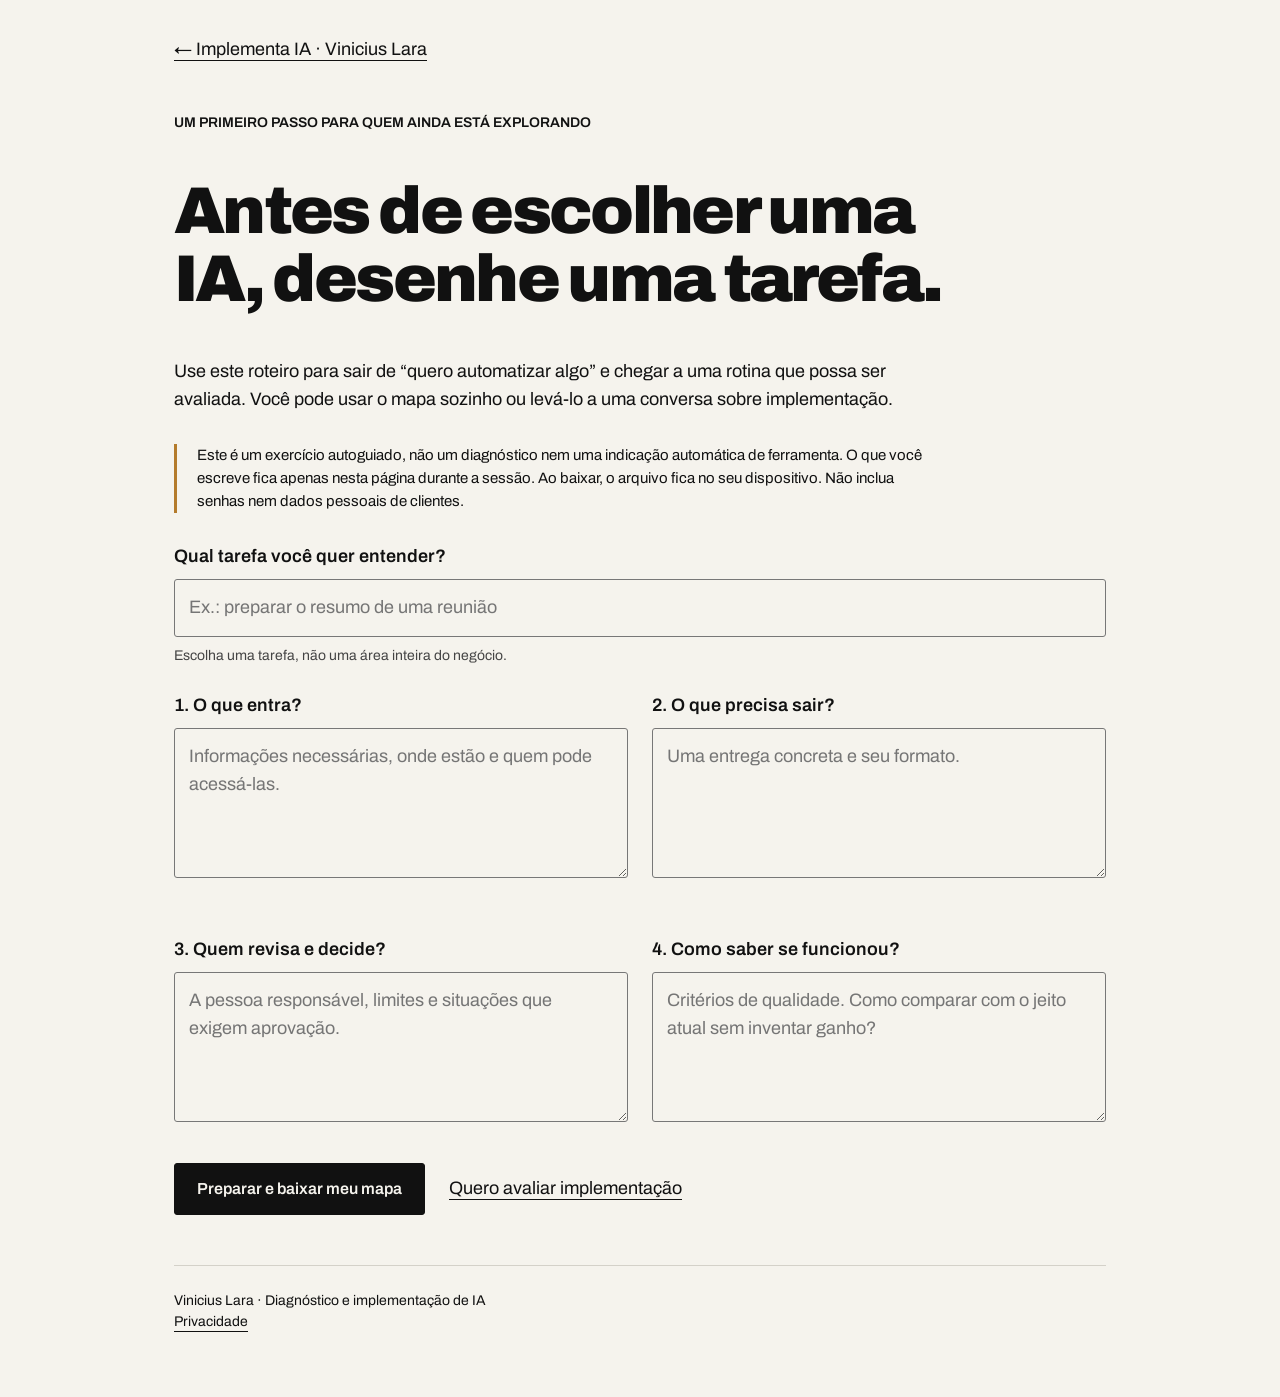
==== mapa-tarefa.html @ ed7915a6 "feat: offer self-guided task map for exploratory leads" ====
<!doctype html>
<html lang="pt-BR"><head><meta charset="utf-8"><meta name="viewport" content="width=device-width,initial-scale=1"><title>Mapa de uma tarefa — Implementa IA</title><link rel="canonical" href="https://jornadaenergiacriativa.com.br/mapa-tarefa.html"><style>@font-face{font-family:Archivo;src:url('./assets/fonts/Archivo%5Bwdth%2Cwght%5D.ttf') format('truetype');font-weight:100 900;font-display:swap}*{box-sizing:border-box}body{margin:0;background:#F5F3ED;color:#111;font:400 18px/1.55 Archivo,Arial,sans-serif}main{max-width:980px;padding:36px 24px 64px;margin:auto}a{color:inherit;text-underline-offset:5px}h1{font-size:clamp(40px,6vw,66px);font-weight:900;line-height:1.03;letter-spacing:-.04em;max-width:800px}h2{font-size:27px;line-height:1.2}p{max-width:750px}.eyebrow{font-weight:600;font-size:14px;margin-top:48px}.grid{display:grid;grid-template-columns:1fr 1fr;gap:24px}label{display:block;font-weight:600;margin-bottom:8px}textarea,input{width:100%;font:inherit;color:inherit;background:transparent;border:1px solid #777;border-radius:3px;padding:14px}textarea{min-height:150px;resize:vertical}.field{margin-top:25px}.hint{font-size:14px;margin:8px 0 0;color:#444}button{min-height:52px;background:#111;color:#F5F3ED;border:1px solid #111;border-radius:3px;padding:15px 22px;font:600 16px Archivo,Arial,sans-serif;cursor:pointer}button:hover{background:#F5F3ED;color:#111}:focus-visible{outline:3px solid #B47B2C;outline-offset:4px}.actions{display:flex;align-items:center;gap:24px;flex-wrap:wrap;margin-top:32px}.note{font-size:15px;border-left:3px solid #B47B2C;padding-left:20px;margin:30px 0}pre{white-space:pre-wrap;overflow-wrap:anywhere;font:400 16px/1.6 Archivo,Arial,sans-serif;background:#D4D1C9;padding:24px;border-radius:3px}#result[hidden]{display:none}.status{font-size:14px;margin-top:14px}footer{font-size:14px;border-top:1px solid #D4D1C9;margin-top:50px;padding-top:24px}@media(max-width:650px){.grid{grid-template-columns:1fr;gap:0}h1{font-size:43px}}</style></head>
<body><main><a href="./">← Implementa IA · Vinicius Lara</a><p class="eyebrow">UM PRIMEIRO PASSO PARA QUEM AINDA ESTÁ EXPLORANDO</p><h1>Antes de escolher uma IA, desenhe uma tarefa.</h1><p>Use este roteiro para sair de “quero automatizar algo” e chegar a uma rotina que possa ser avaliada. Você pode usar o mapa sozinho ou levá-lo a uma conversa sobre implementação.</p><p class="note">Este é um exercício autoguiado, não um diagnóstico nem uma indicação automática de ferramenta. O que você escreve fica apenas nesta página durante a sessão. Ao baixar, o arquivo fica no seu dispositivo. Não inclua senhas nem dados pessoais de clientes.</p>
<form id="task-map"><div class="field"><label for="task">Qual tarefa você quer entender?</label><input id="task" maxlength="180" required placeholder="Ex.: preparar o resumo de uma reunião"><p class="hint">Escolha uma tarefa, não uma área inteira do negócio.</p></div><div class="grid"><div class="field"><label for="inputs">1. O que entra?</label><textarea id="inputs" maxlength="2000" required placeholder="Informações necessárias, onde estão e quem pode acessá-las."></textarea></div><div class="field"><label for="output">2. O que precisa sair?</label><textarea id="output" maxlength="2000" required placeholder="Uma entrega concreta e seu formato."></textarea></div><div class="field"><label for="review">3. Quem revisa e decide?</label><textarea id="review" maxlength="2000" required placeholder="A pessoa responsável, limites e situações que exigem aprovação."></textarea></div><div class="field"><label for="quality">4. Como saber se funcionou?</label><textarea id="quality" maxlength="2000" required placeholder="Critérios de qualidade. Como comparar com o jeito atual sem inventar ganho?"></textarea></div></div><div class="actions"><button type="submit">Preparar e baixar meu mapa</button><a href="./#qualificacao">Quero avaliar implementação</a></div></form>
<p class="status" id="status" role="status" aria-live="polite"></p><section id="result" hidden aria-labelledby="result-title"><h2 id="result-title">Seu mapa, para revisar.</h2><pre id="map-preview"></pre><p class="hint">Se a tarefa ainda não tem entradas, responsável ou critério claro, organizar o processo pode ser o próximo passo antes de implementar um agente.</p></section><footer>Vinicius Lara · Diagnóstico e implementação de IA<br><a href="./privacidade-qualificacao.html">Privacidade</a></footer></main>
<script>
'use strict';
document.getElementById('task-map').addEventListener('submit',function(event){
 event.preventDefault();
 const ids=['task','inputs','output','review','quality'];
 const values=ids.map(id=>document.getElementById(id).value.trim());
 const missing=values.findIndex(value=>!value);
 if(missing!==-1){document.getElementById('status').textContent='Preencha cada parte do mapa antes de baixar.';document.getElementById(ids[missing]).focus();return;}
 const text='MAPA DE UMA TAREFA — IMPLEMENTA IA\n\nTarefa: '+values[0]+'\n\n1. O que entra?\n'+values[1]+'\n\n2. O que precisa sair?\n'+values[2]+'\n\n3. Quem revisa e decide?\n'+values[3]+'\n\n4. Como saber se funcionou?\n'+values[4]+'\n\nExercício autoguiado. Não constitui diagnóstico ou recomendação automática de implementação.\n';
 document.getElementById('map-preview').textContent=text;
 document.getElementById('result').hidden=false;
 const url=URL.createObjectURL(new Blob([text],{type:'text/plain;charset=utf-8'}));
 const link=document.createElement('a');link.href=url;link.download='meu-mapa-de-tarefa.txt';document.body.appendChild(link);link.click();link.remove();setTimeout(()=>URL.revokeObjectURL(url),10000);
 document.getElementById('status').textContent='Mapa preparado. O download foi solicitado ao navegador; o conteúdo também está disponível abaixo.';
});
</script></body></html>
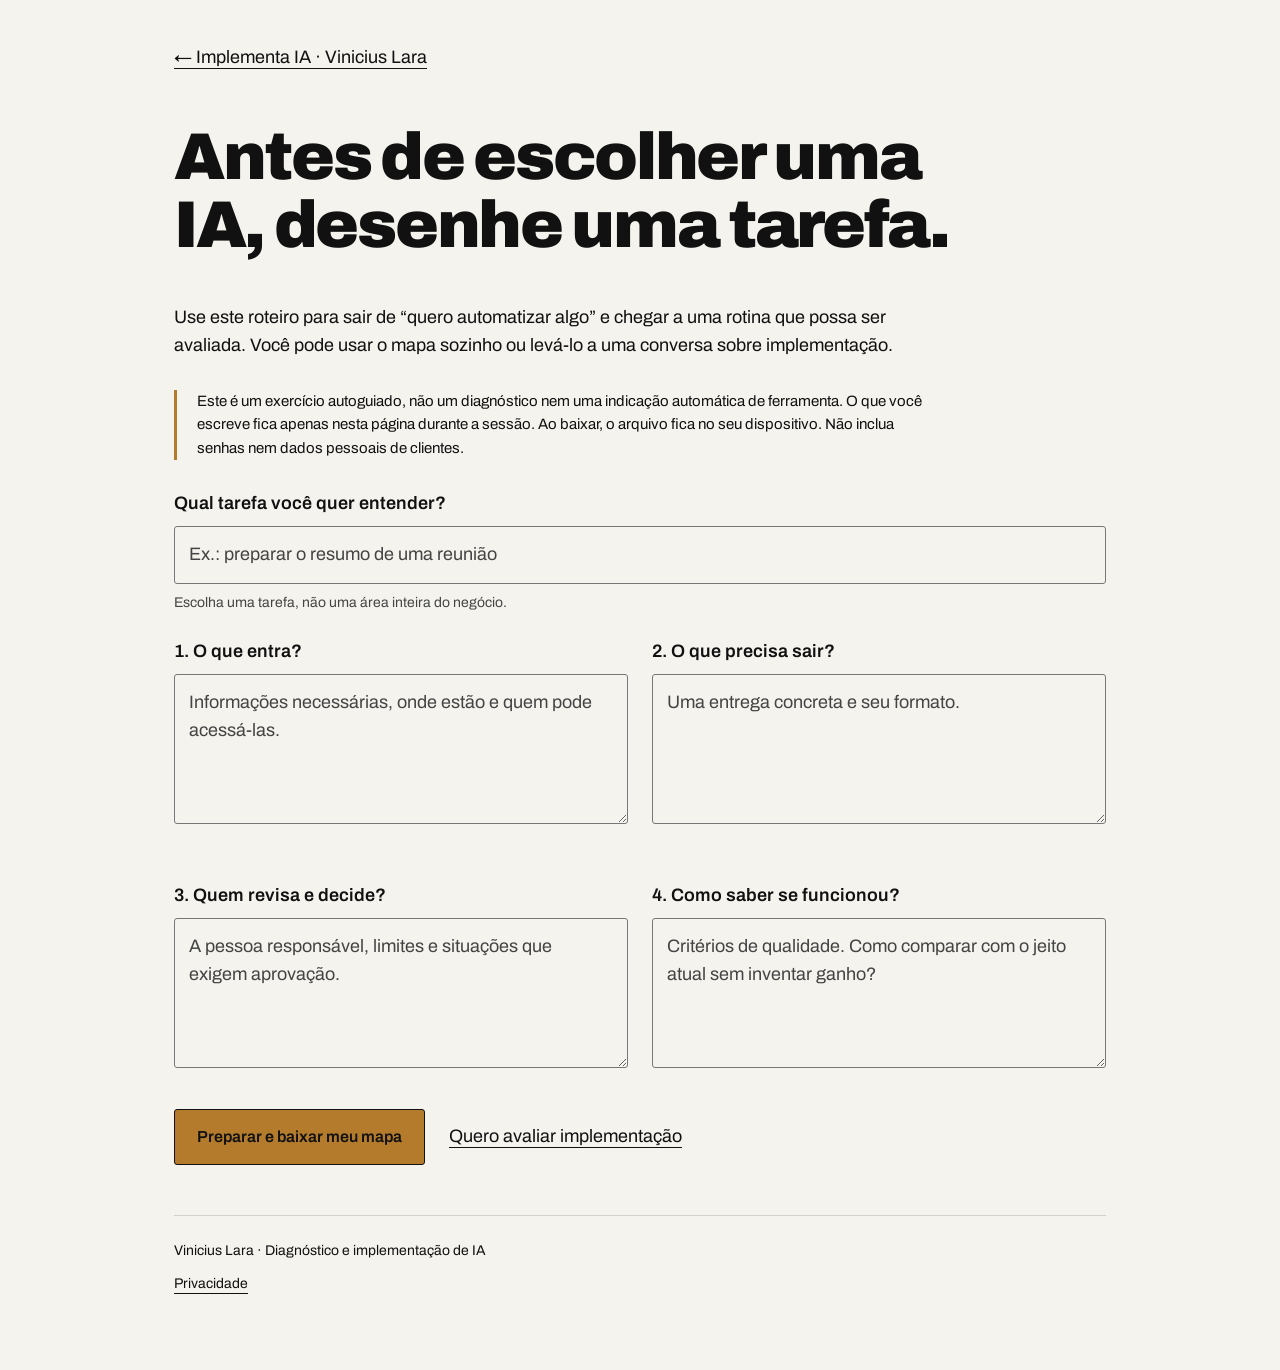
==== commit bdbe8af1: "feat: refine Implementa IA copy and responsive brand UI Co-Authored-By: Claude Sonnet 5 <noreply@ant" ====
--- a/mapa-tarefa.html
+++ b/mapa-tarefa.html
@@ -1,8 +1,8 @@
 <!doctype html>
-<html lang="pt-BR"><head><meta charset="utf-8"><meta name="viewport" content="width=device-width,initial-scale=1"><title>Mapa de uma tarefa — Implementa IA</title><link rel="canonical" href="https://jornadaenergiacriativa.com.br/mapa-tarefa.html"><style>@font-face{font-family:Archivo;src:url('./assets/fonts/Archivo%5Bwdth%2Cwght%5D.ttf') format('truetype');font-weight:100 900;font-display:swap}*{box-sizing:border-box}body{margin:0;background:#F5F3ED;color:#111;font:400 18px/1.55 Archivo,Arial,sans-serif}main{max-width:980px;padding:36px 24px 64px;margin:auto}a{color:inherit;text-underline-offset:5px}h1{font-size:clamp(40px,6vw,66px);font-weight:900;line-height:1.03;letter-spacing:-.04em;max-width:800px}h2{font-size:27px;line-height:1.2}p{max-width:750px}.eyebrow{font-weight:600;font-size:14px;margin-top:48px}.grid{display:grid;grid-template-columns:1fr 1fr;gap:24px}label{display:block;font-weight:600;margin-bottom:8px}textarea,input{width:100%;font:inherit;color:inherit;background:transparent;border:1px solid #777;border-radius:3px;padding:14px}textarea{min-height:150px;resize:vertical}.field{margin-top:25px}.hint{font-size:14px;margin:8px 0 0;color:#444}button{min-height:52px;background:#111;color:#F5F3ED;border:1px solid #111;border-radius:3px;padding:15px 22px;font:600 16px Archivo,Arial,sans-serif;cursor:pointer}button:hover{background:#F5F3ED;color:#111}:focus-visible{outline:3px solid #B47B2C;outline-offset:4px}.actions{display:flex;align-items:center;gap:24px;flex-wrap:wrap;margin-top:32px}.note{font-size:15px;border-left:3px solid #B47B2C;padding-left:20px;margin:30px 0}pre{white-space:pre-wrap;overflow-wrap:anywhere;font:400 16px/1.6 Archivo,Arial,sans-serif;background:#D4D1C9;padding:24px;border-radius:3px}#result[hidden]{display:none}.status{font-size:14px;margin-top:14px}footer{font-size:14px;border-top:1px solid #D4D1C9;margin-top:50px;padding-top:24px}@media(max-width:650px){.grid{grid-template-columns:1fr;gap:0}h1{font-size:43px}}</style></head>
-<body><main><a href="./">← Implementa IA · Vinicius Lara</a><p class="eyebrow">UM PRIMEIRO PASSO PARA QUEM AINDA ESTÁ EXPLORANDO</p><h1>Antes de escolher uma IA, desenhe uma tarefa.</h1><p>Use este roteiro para sair de “quero automatizar algo” e chegar a uma rotina que possa ser avaliada. Você pode usar o mapa sozinho ou levá-lo a uma conversa sobre implementação.</p><p class="note">Este é um exercício autoguiado, não um diagnóstico nem uma indicação automática de ferramenta. O que você escreve fica apenas nesta página durante a sessão. Ao baixar, o arquivo fica no seu dispositivo. Não inclua senhas nem dados pessoais de clientes.</p>
-<form id="task-map"><div class="field"><label for="task">Qual tarefa você quer entender?</label><input id="task" maxlength="180" required placeholder="Ex.: preparar o resumo de uma reunião"><p class="hint">Escolha uma tarefa, não uma área inteira do negócio.</p></div><div class="grid"><div class="field"><label for="inputs">1. O que entra?</label><textarea id="inputs" maxlength="2000" required placeholder="Informações necessárias, onde estão e quem pode acessá-las."></textarea></div><div class="field"><label for="output">2. O que precisa sair?</label><textarea id="output" maxlength="2000" required placeholder="Uma entrega concreta e seu formato."></textarea></div><div class="field"><label for="review">3. Quem revisa e decide?</label><textarea id="review" maxlength="2000" required placeholder="A pessoa responsável, limites e situações que exigem aprovação."></textarea></div><div class="field"><label for="quality">4. Como saber se funcionou?</label><textarea id="quality" maxlength="2000" required placeholder="Critérios de qualidade. Como comparar com o jeito atual sem inventar ganho?"></textarea></div></div><div class="actions"><button type="submit">Preparar e baixar meu mapa</button><a href="./#qualificacao">Quero avaliar implementação</a></div></form>
-<p class="status" id="status" role="status" aria-live="polite"></p><section id="result" hidden aria-labelledby="result-title"><h2 id="result-title">Seu mapa, para revisar.</h2><pre id="map-preview"></pre><p class="hint">Se a tarefa ainda não tem entradas, responsável ou critério claro, organizar o processo pode ser o próximo passo antes de implementar um agente.</p></section><footer>Vinicius Lara · Diagnóstico e implementação de IA<br><a href="./privacidade-qualificacao.html">Privacidade</a></footer></main>
+<html lang="pt-BR"><head><meta charset="utf-8"><meta name="viewport" content="width=device-width,initial-scale=1"><title>Mapa de uma tarefa — Implementa IA</title><link rel="canonical" href="https://jornadaenergiacriativa.com.br/mapa-tarefa.html"><style>*{box-sizing:border-box}body{margin:0;background:var(--paper);color:var(--ink);font:400 18px/1.55 Archivo,Arial,sans-serif}main{max-width:980px;padding:36px 24px 64px;margin:auto}a{color:inherit;text-underline-offset:5px}h1{font-size:clamp(40px,6vw,66px);font-weight:900;line-height:1.03;letter-spacing:-.04em;max-width:800px}h2{font-size:27px;line-height:1.2}p{max-width:750px}.eyebrow{font-weight:600;font-size:14px;margin-top:48px}.grid{display:grid;grid-template-columns:1fr 1fr;gap:24px}label{display:block;font-weight:600;margin-bottom:8px}textarea,input{width:100%;font:inherit;color:inherit;background:transparent;border:1px solid var(--border);border-radius:3px;padding:14px}textarea{min-height:150px;resize:vertical}.field{margin-top:25px}.hint{font-size:14px;margin:8px 0 0;color:var(--hint)}button{min-height:52px;background:var(--ink);color:var(--paper);border:1px solid var(--ink);border-radius:3px;padding:15px 22px;font:600 16px Archivo,Arial,sans-serif;cursor:pointer}button:hover{background:var(--paper);color:var(--ink)}:focus-visible{outline:3px solid var(--accent);outline-offset:4px}.actions{display:flex;align-items:center;gap:24px;flex-wrap:wrap;margin-top:32px}.note{font-size:15px;border-left:3px solid var(--accent);padding-left:20px;margin:30px 0}pre{white-space:pre-wrap;overflow-wrap:anywhere;font:400 16px/1.6 Archivo,Arial,sans-serif;background:var(--muted);padding:24px;border-radius:3px}#result[hidden]{display:none}.status{font-size:14px;margin-top:14px}footer{font-size:14px;border-top:1px solid var(--muted);margin-top:50px;padding-top:24px}@media(max-width:650px){.grid{grid-template-columns:1fr;gap:0}h1{font-size:43px}}</style><link rel="stylesheet" href="./assets/brand.css"></head>
+<body><main><a class="standalone-action" href="./">← Implementa IA · Vinicius Lara</a><h1>Antes de escolher uma IA, desenhe uma tarefa.</h1><p>Use este roteiro para sair de “quero automatizar algo” e chegar a uma rotina que possa ser avaliada. Você pode usar o mapa sozinho ou levá-lo a uma conversa sobre implementação.</p><p class="note">Este é um exercício autoguiado, não um diagnóstico nem uma indicação automática de ferramenta. O que você escreve fica apenas nesta página durante a sessão. Ao baixar, o arquivo fica no seu dispositivo. Não inclua senhas nem dados pessoais de clientes.</p>
+<form id="task-map"><div class="field"><label for="task">Qual tarefa você quer entender?</label><input id="task" maxlength="180" required placeholder="Ex.: preparar o resumo de uma reunião"><p class="hint">Escolha uma tarefa, não uma área inteira do negócio.</p></div><div class="grid"><div class="field"><label for="inputs">1. O que entra?</label><textarea id="inputs" maxlength="2000" required placeholder="Informações necessárias, onde estão e quem pode acessá-las."></textarea></div><div class="field"><label for="output">2. O que precisa sair?</label><textarea id="output" maxlength="2000" required placeholder="Uma entrega concreta e seu formato."></textarea></div><div class="field"><label for="review">3. Quem revisa e decide?</label><textarea id="review" maxlength="2000" required placeholder="A pessoa responsável, limites e situações que exigem aprovação."></textarea></div><div class="field"><label for="quality">4. Como saber se funcionou?</label><textarea id="quality" maxlength="2000" required placeholder="Critérios de qualidade. Como comparar com o jeito atual sem inventar ganho?"></textarea></div></div><div class="actions"><button type="submit">Preparar e baixar meu mapa</button><a class="standalone-action" href="./#qualificacao">Quero avaliar implementação</a></div></form>
+<p class="status" id="status" role="status" aria-live="polite"></p><section id="result" hidden aria-labelledby="result-title"><h2 id="result-title">Seu mapa, para revisar.</h2><pre id="map-preview"></pre><p class="hint">Se a tarefa ainda não tem entradas, responsável ou critério claro, organizar o processo pode ser o próximo passo antes de implementar um agente.</p></section><footer>Vinicius Lara · Diagnóstico e implementação de IA<br><a class="standalone-action" href="./privacidade-qualificacao.html">Privacidade</a></footer></main>
 <script>
 'use strict';
 document.getElementById('task-map').addEventListener('submit',function(event){
--- a/assets/brand.css
+++ b/assets/brand.css
@@ -0,0 +1,17 @@
+@font-face{font-family:Archivo;src:url('./fonts/Archivo-variable.woff2') format('woff2');font-style:normal;font-weight:100 900;font-display:swap}
+:root{--paper:#F5F3ED;--ink:#111111;--muted:#D4D1C9;--accent:#B47B2C;--action:var(--accent);--action-text:var(--ink);--hint:#444444;--border:#777777;--gutter:clamp(22px,5vw,88px);color-scheme:light}
+body{overflow-wrap:break-word}h1,h2,h3{overflow-wrap:normal;letter-spacing:-.035em}input,textarea{caret-color:var(--ink)}input::placeholder,textarea::placeholder{color:var(--hint);opacity:1}
+.button,button[type=submit]{display:inline-flex;gap:12px;align-items:center;justify-content:center;min-height:56px;padding:16px 22px;background:var(--action);color:var(--action-text);border:1px solid var(--ink);border-radius:3px;font:600 16px/1.35 Archivo,Arial,sans-serif;text-decoration:none;cursor:pointer;transition:background .18s,color .18s,transform .12s;max-width:100%;text-align:center}
+.button:hover,button[type=submit]:hover{background:var(--ink);color:var(--accent)}.button:active,button[type=submit]:active{transform:translateY(1px)}.button:focus-visible,button[type=submit]:focus-visible{outline:3px solid var(--ink);outline-offset:4px}.dark .button:hover{background:var(--accent);color:var(--ink);text-decoration:underline}.dark .button:focus-visible{outline-color:var(--paper)}
+.button svg,.text-action svg{width:20px;height:20px;flex:none;fill:none;stroke:currentColor;stroke-width:1.75;stroke-linecap:round;stroke-linejoin:round;transition:transform .18s}.button:hover svg,.text-action:hover svg{transform:translateX(3px)}
+a:focus-visible,summary:focus-visible{outline:3px solid var(--ink);outline-offset:4px}.dark a:focus-visible,.dark summary:focus-visible{outline-color:var(--paper)}
+.header{min-height:104px;gap:20px}.header .descriptor{font-size:13px}.header nav{gap:12px}.header nav a{min-height:44px;display:inline-flex;align-items:center;padding:10px 14px}.header .nav-cta{background:var(--action);color:var(--ink);border:1px solid var(--ink);border-radius:3px;font-weight:600}.header .nav-cta:hover{background:var(--ink);color:var(--accent)}
+.hero{grid-template-columns:minmax(0,1.1fr) minmax(0,1fr);gap:48px;padding-top:40px;padding-bottom:56px}.hero h1{font-size:clamp(48px,5.8vw,82px);max-width:780px;line-height:1.02}.hero .intro{font-size:20px;max-width:620px}.hero-art{margin:0;min-height:0;align-self:center;display:block;overflow:visible}.hero-art img{width:100%;height:auto;aspect-ratio:16/9;object-fit:contain;max-width:100%}.hero-art figcaption{font-size:13px;margin-top:14px;font-weight:600}.hero-note{max-width:560px}.hero-bottom{font-size:14px;line-height:1.5}
+.section{padding-block:80px}.brand-divider{width:min(1024px,calc(100% - var(--gutter) - var(--gutter)));margin:0 auto;padding:0;line-height:0}.brand-divider img{width:100%;height:auto;aspect-ratio:16/9;object-fit:contain}.system-head{gap:48px}.system-head .intro{padding-top:0;font-size:22px}.system-bridge{margin-top:20px;font-size:17px;max-width:600px}.system-details{padding-top:36px;margin-top:40px;gap:36px}.limits{max-width:100%;margin-top:32px;font-size:16px}
+.routine-example{border-top:1px solid var(--ink);padding-top:28px}.routine-example h3{margin-bottom:26px}.routine-steps{list-style:none;margin:0;padding:0;display:grid;grid-template-columns:repeat(4,minmax(0,1fr));gap:24px}.routine-steps li{border-top:1px solid var(--muted);padding-top:20px;min-width:0}.routine-steps strong{display:block;font-weight:800;font-size:19px;margin-bottom:10px}.routine-steps p{font-size:17px}.example-note{font-size:15px;max-width:900px;margin-top:28px}.phases{margin-top:40px}.phase{padding-block:30px}.phase h3{font-size:30px}.handoff{border-top:1px solid var(--ink);margin-top:30px;padding-top:26px;max-width:1000px}.handoff h3{margin-bottom:14px}.handoff p{font-size:17px}.fit-head{max-width:900px}.person{padding-top:0}.person .principle{font-size:22px}.faq h2{max-width:380px}.faq summary{min-height:64px}
+.qualification-head{gap:48px;align-items:start}.qualification-head p{font-size:19px}.next-steps{list-style:none;padding:0;margin:34px 0;display:grid;grid-template-columns:repeat(3,minmax(0,1fr));gap:28px}.next-steps li{border-top:1px solid var(--muted);padding-top:18px;min-width:0}.next-steps strong,.next-steps span{display:block}.next-steps strong{font-size:18px;margin-bottom:10px}.next-steps span{font-size:16px}.form-guidance{display:flex;gap:24px;align-items:center;justify-content:space-between;margin-top:30px}.form-guidance p{font-size:15px;max-width:480px}.form-guidance p a{display:inline-flex;align-items:center;min-height:44px}.form-guidance .button{font-size:15px;flex-shrink:0}.form-shell{margin-top:18px;min-height:0}.form-shell iframe{display:block;height:650px}.form-help{font-size:15px;margin-top:18px;max-width:850px}.form-help a{display:inline-flex;min-height:44px;align-items:center}.alternative{border-top:1px solid var(--muted);padding-top:32px;margin-top:30px;max-width:900px}.alternative h3{margin-bottom:14px}.alternative p{font-size:17px}.alternative .small{font-size:14px;margin-top:12px}.text-action{min-height:48px;display:inline-flex;align-items:center;gap:14px;font-weight:600;margin-top:16px;color:var(--paper);text-decoration:underline}.footer-links{font-size:13px;gap:4px 24px}.footer-links a{min-height:44px;padding-block:10px}.footer-top a{display:inline-flex;min-height:44px;align-items:center}.footer-meta{font-size:13px}.data-note{font-size:14px}
+.standalone-action{display:inline-flex;align-items:center;min-height:44px;padding-block:8px}.standalone-action:focus-visible{outline:3px solid var(--ink);outline-offset:4px}.faq summary::after{display:none}.faq summary svg{width:20px;height:20px;flex:none;fill:none;stroke:currentColor;stroke-width:1.75;stroke-linecap:round;stroke-linejoin:round;transition:transform .18s}.faq details[open] summary svg{transform:rotate(180deg)}
+@media(max-width:1000px){.hero{gap:28px}.hero h1{font-size:clamp(48px,6.2vw,68px)}.routine-steps{grid-template-columns:repeat(2,minmax(0,1fr));gap:28px}.section{padding-block:64px}.phase h3{font-size:27px}.person{padding-top:0}.form-guidance{align-items:start;flex-direction:column;gap:12px}}
+@media(max-width:720px){.header{display:grid;grid-template-columns:minmax(0,1fr);padding-block:20px;min-height:0;gap:16px}.header .name{font-size:24px}.header .descriptor{font-size:13px;line-height:1.4}.header nav{display:grid;grid-template-columns:1fr 1fr;gap:10px}.header nav .nav-section{display:inline-flex;justify-content:center;border:1px solid var(--muted);border-radius:3px;font-size:14px}.header nav .nav-cta{display:inline-flex;grid-column:1/-1;max-width:none;min-height:48px;justify-content:center;font-size:15px}.hero{padding-top:22px;padding-bottom:30px;gap:28px}.hero h1{font-size:clamp(43px,10.5vw,65px);line-height:1.03;letter-spacing:-.035em}.hero .intro{font-size:18px;margin-top:22px}.hero .button{margin-top:24px;width:100%}.hero-note{font-size:14px}.hero-art{height:auto;min-height:0;align-self:auto}.hero-art img{width:100%;max-width:100%;height:auto;flex-shrink:1}.hero-art figcaption{font-size:12px}.hero-bottom{flex-direction:column;gap:8px;font-size:13px;padding-block:20px}.hero-bottom span,.hero-bottom span:last-child{max-width:none;text-align:left}.section{padding-block:52px}h2{font-size:clamp(33px,8.7vw,46px);line-height:1.08}.problem,.system-head,.section-heading,.qualification-head,.fit-columns,.person,.faq{gap:28px}.system-head .intro{font-size:20px}.system-bridge{font-size:17px}.system-details{gap:24px;padding-top:28px;margin-top:28px}.routine-steps{grid-template-columns:1fr;gap:20px}.routine-steps li{padding-top:16px}.routine-steps p{font-size:17px}.routine-example h3{font-size:24px}.phase{grid-template-columns:32px minmax(0,1fr);gap:16px}.phase h3{font-size:26px}.phase-content{min-width:0}.phase-content p{font-size:17px}.phase p+p{font-size:16px}.process-bottom{gap:22px}.process-bottom .button{width:100%}.handoff p{font-size:16px}.fit-columns li{font-size:17px}.person{padding-top:0}.person .portrait{max-width:260px}.faq summary{font-size:18px;line-height:1.4}.next-steps{grid-template-columns:1fr;gap:20px;margin-block:28px}.next-steps li{display:grid;grid-template-columns:1fr;gap:6px;padding-top:14px}.next-steps strong{margin:0}.form-guidance{gap:14px;margin-top:24px}.form-guidance .button{width:100%;font-size:15px}.form-shell iframe{height:580px}.form-help{font-size:15px}.form-help a{display:flex;width:fit-content}.alternative .text-action{width:100%;justify-content:space-between}.footer-links{flex-direction:column;align-items:start;gap:0}.footer-links a{font-size:13px}.footer-top{gap:20px}.footer-meta{font-size:13px}.brand-divider{width:calc(100% - var(--gutter) - var(--gutter))}}
+@media(max-width:370px){.header .descriptor{font-size:13px}.hero h1{font-size:43px}.button,button[type=submit]{font-size:15px;padding-inline:16px}.phase h3{font-size:25px}}
+@media(prefers-reduced-motion:reduce){.button,.button svg,.text-action svg,button[type=submit]{transition:none}.button:active,button[type=submit]:active,.button:hover svg,.text-action:hover svg{transform:none}}
